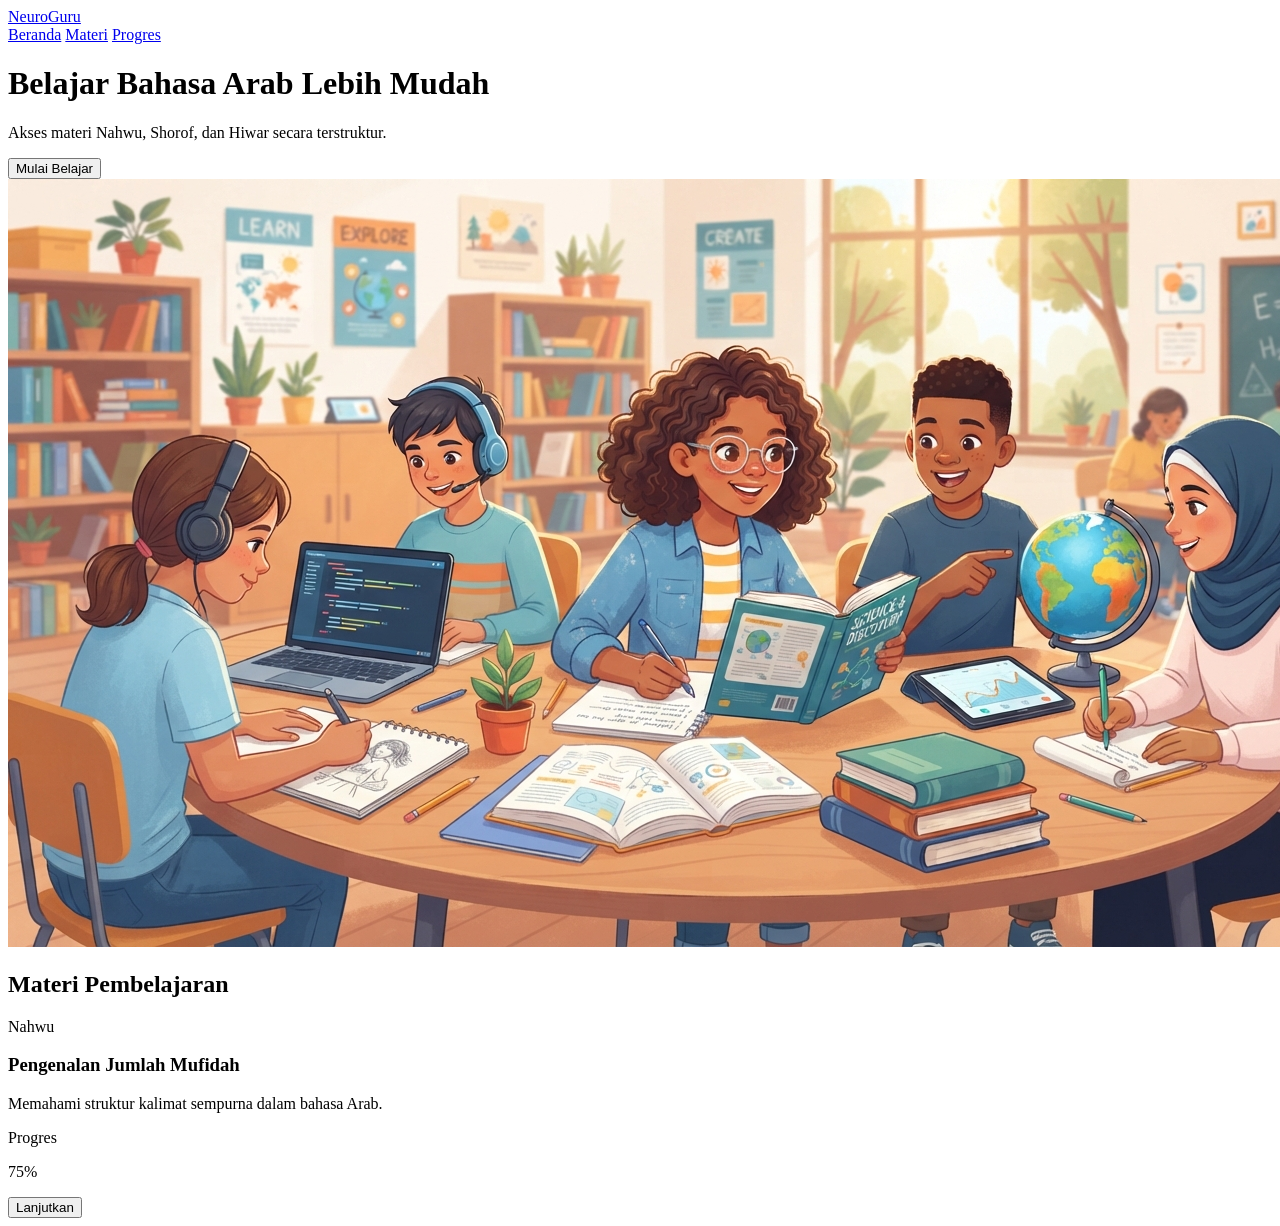
==== evaluasi bulanan/index.html @ 19053c56 "menambahlan index.html" ====
<!DOCTYPE html>
<html lang="en">
<head>
  <meta charset="UTF-8">
  <meta name="viewport" content="width=device-width, initial-scale=1.0">
  <title>belajar bahasa arab </title>
  <link rel="stylesheet" href="css/style.css">
</head>
<body>
   <div class="markaz">

    <div class="syiar-navbar">
      <a href="#" class="syiar-logo">NeuroGuru</a>
      <div class="thalib-menu">
        <a href="#" class="aktif">Beranda</a>
        <a href="#">Materi</a>
        <a href="#">Progres</a>
      </div>
    </div>

    <div class="bayan-hero">
      <div class="bayan-teks">
        <h1>Belajar Bahasa Arab Lebih Mudah</h1>
        <p>Akses materi Nahwu, Shorof, dan Hiwar secara terstruktur.</p>
        <button class="zr-btn zr-utama">Mulai Belajar</button>
      </div>
      <div class="bayan-visual">
        <img src="asset/ilustrasi belajar.png" alt="Gambar Belajar">
      </div>
    </div>

    <div class="unwan-judul">
      <h2>Materi Pembelajaran</h2>
    </div>

    <div class="shaf-kartu">
      
      <div class="buku-materi">
        <div class="tag tag-nahwu">Nahwu</div>
        <h3>Pengenalan Jumlah Mufidah</h3>
        <p>Memahami struktur kalimat sempurna dalam bahasa Arab.</p>
        <div class="najah-progres">
          <p>Progres</p>
          <p>75%</p>
        </div>
        <div class="gikhath-progres" style="--p: 75%;"></div>
        <button class="zr-btn zr-lembut">Lanjutkan</button>
      </div>


























   </div>
  
</body>
</html>
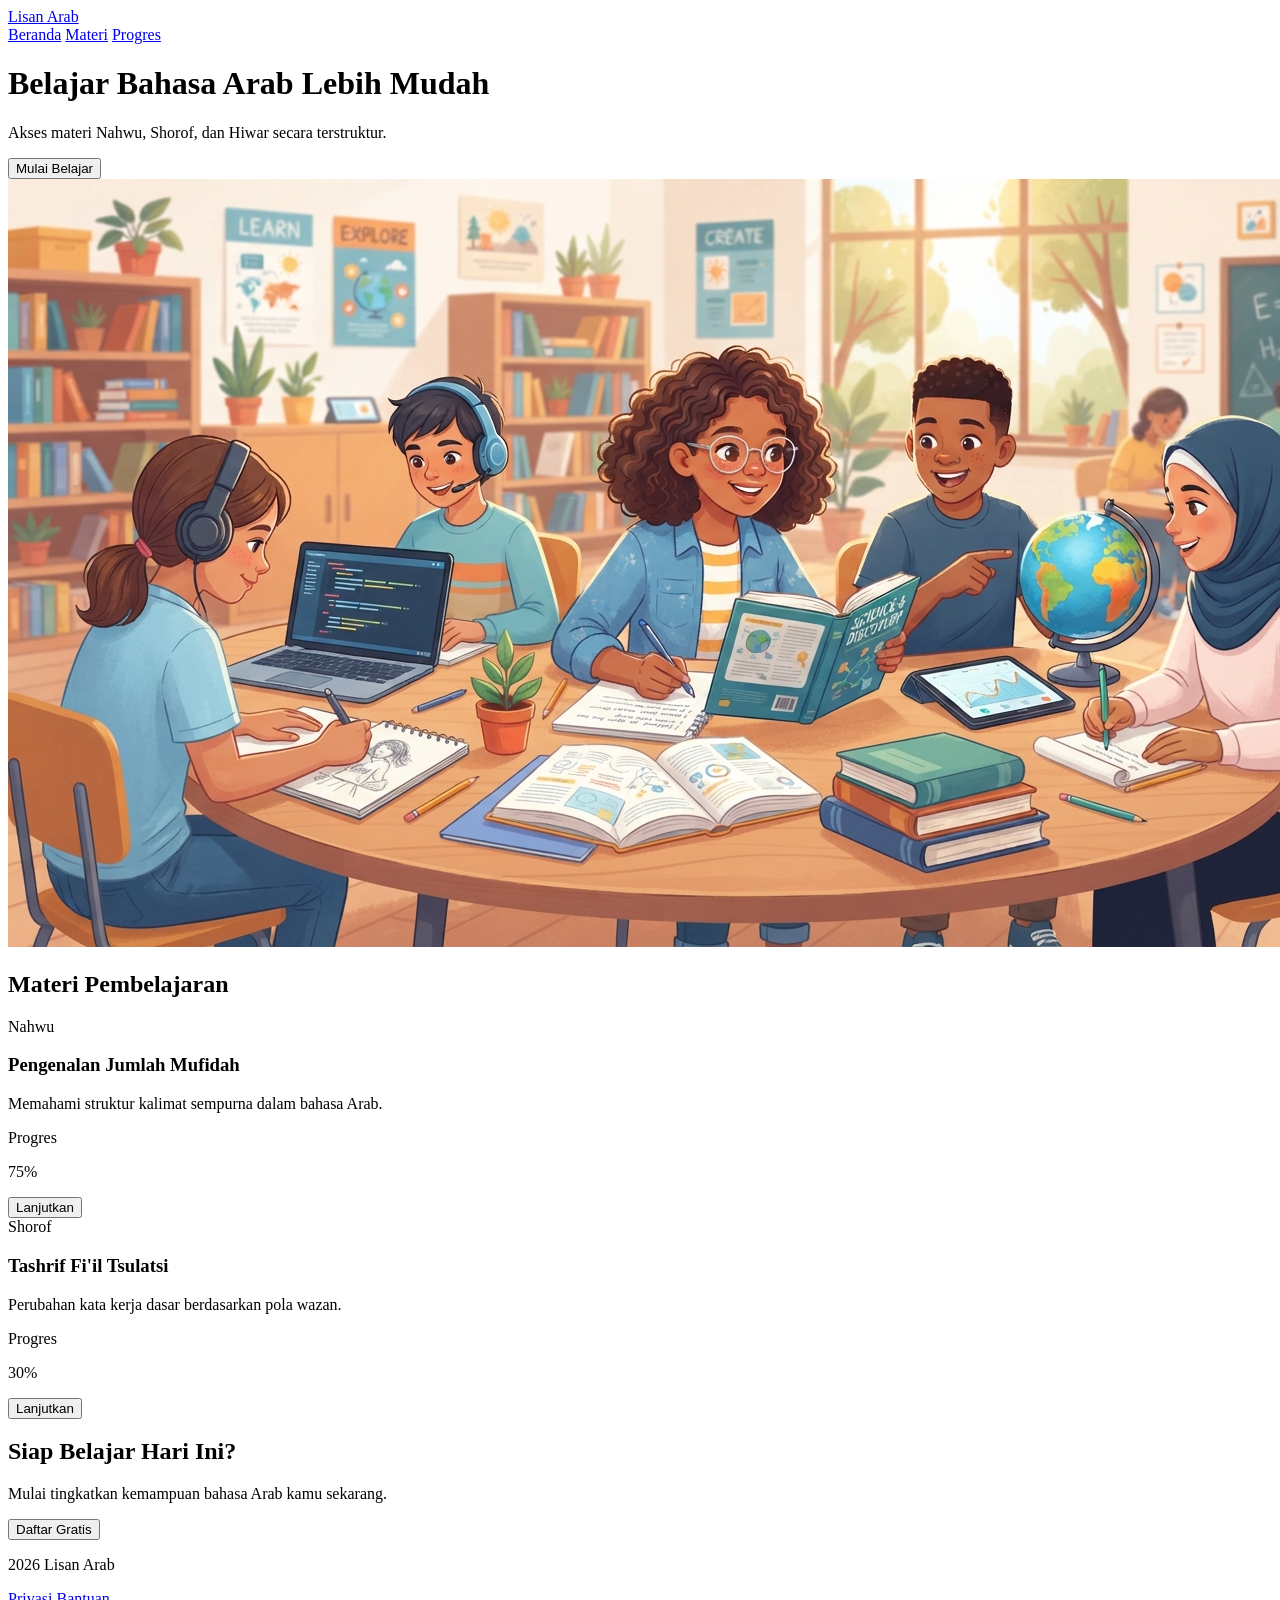
==== commit a6d6053c: "menambahkan code html" ====
--- a/evaluasi bulanan/index.html
+++ b/evaluasi bulanan/index.html
@@ -10,7 +10,7 @@
    <div class="markaz">
 
     <div class="syiar-navbar">
-      <a href="#" class="syiar-logo">NeuroGuru</a>
+      <a href="#" class="syiar-logo">Lisan Arab</a>
       <div class="thalib-menu">
         <a href="#" class="aktif">Beranda</a>
         <a href="#">Materi</a>
@@ -43,9 +43,38 @@
           <p>Progres</p>
           <p>75%</p>
         </div>
-        <div class="gikhath-progres" style="--p: 75%;"></div>
+        <div class="gikhath-progres" style="--p: 70%;"></div>
         <button class="zr-btn zr-lembut">Lanjutkan</button>
       </div>
+
+      <div class="buku-materi">
+        <div class="tag tag-shorof">Shorof</div>
+        <h3>Tashrif Fi'il Tsulatsi</h3>
+        <p>Perubahan kata kerja dasar berdasarkan pola wazan.</p>
+        <div class="najah-progres">
+          <p>Progres</p>
+          <p>30%</p>
+        </div>
+        <div class="khath-progres" style="--p: 30%;"></div>
+        <button class="zr-btn zr-lembut">Lanjutkan</button>
+      </div>
+    </div>
+
+    <div class="da'wah-cta">
+      <h2>Siap Belajar Hari Ini?</h2>
+      <p>Mulai tingkatkan kemampuan bahasa Arab kamu sekarang.</p>
+      <button class="zr-btn zr-putih">Daftar Gratis</button>
+    </div>
+
+    <!-- FOOTER -->
+    <div class="khatimah-footer">
+      <p> 2026 Lisan Arab</p>
+      <div class="fashilah-grup">
+        <a href="#">Privasi</a>
+        <a href="#">Bantuan</a>
+      </div>
+    </div>
+
 
 
 
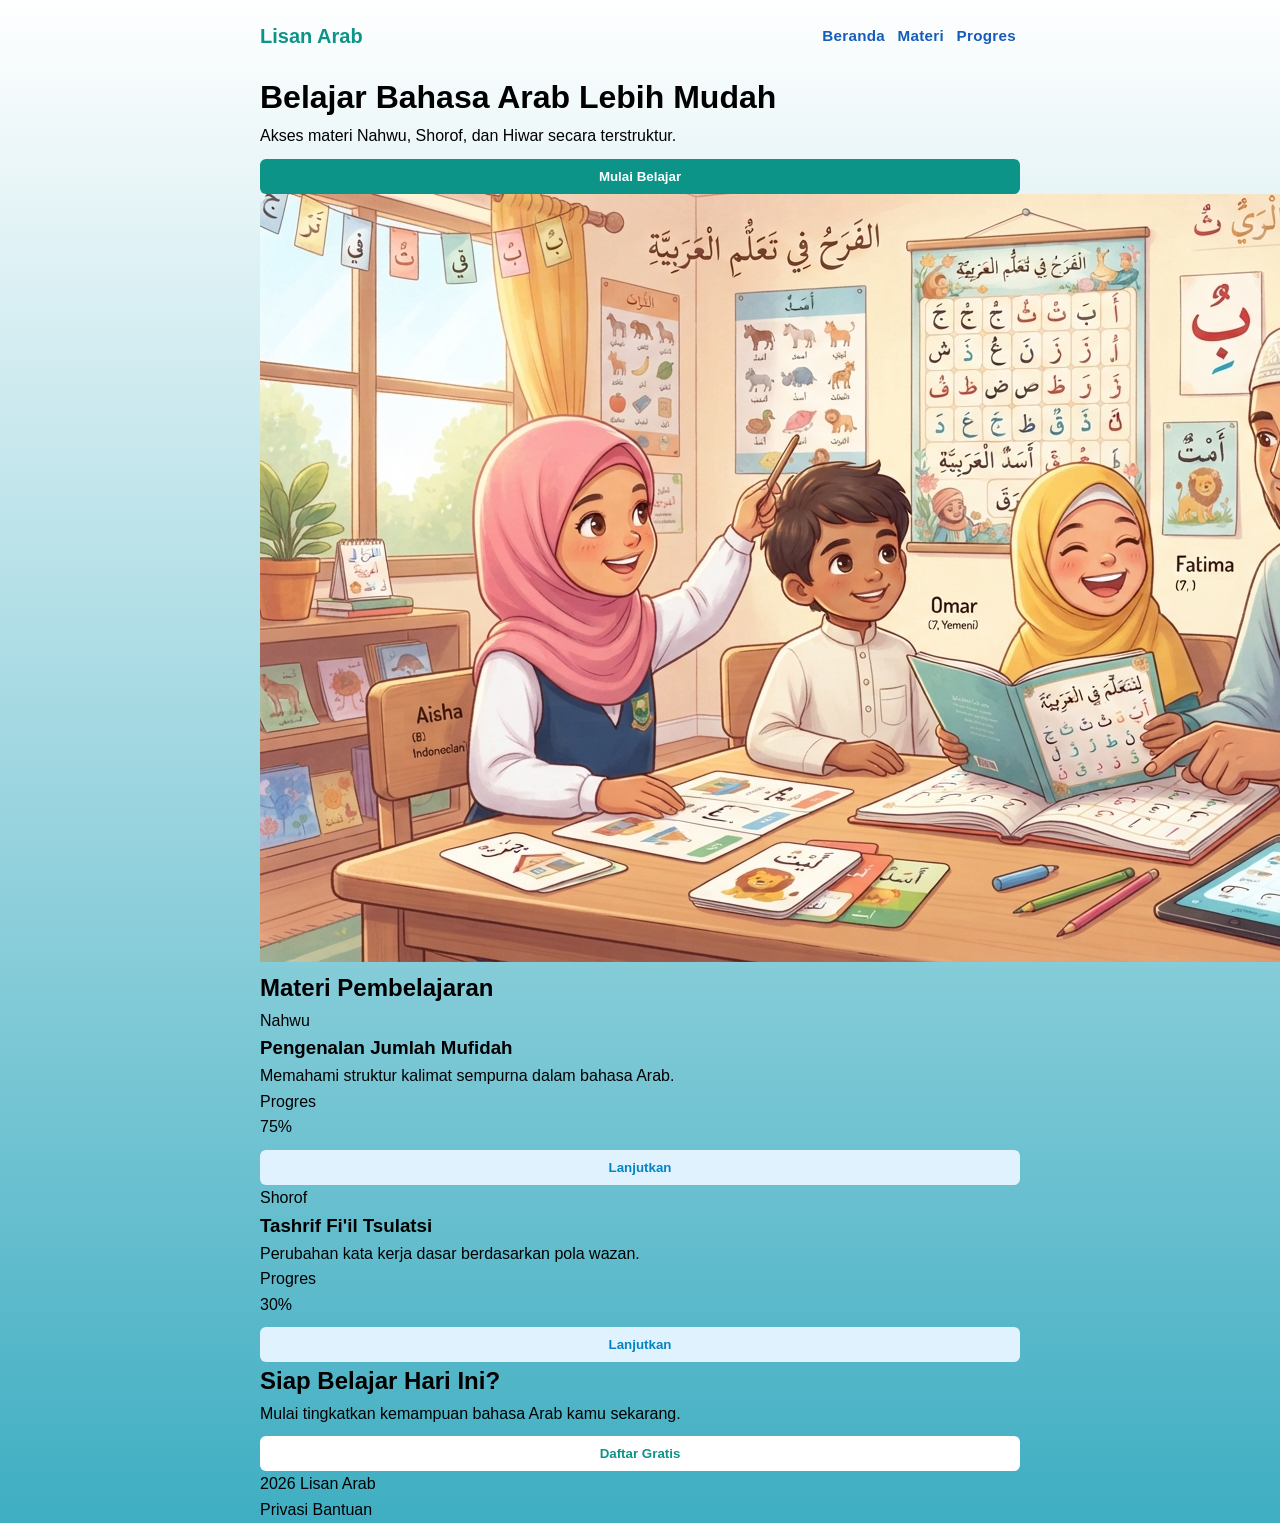
==== commit e377f2f4: "menambahkan css" ====
--- a/evaluasi bulanan/index.html
+++ b/evaluasi bulanan/index.html
@@ -8,7 +8,7 @@
 </head>
 <body>
    <div class="markaz">
-
+<!-- navbar -->
     <div class="syiar-navbar">
       <a href="#" class="syiar-logo">Lisan Arab</a>
       <div class="thalib-menu">
@@ -17,7 +17,7 @@
         <a href="#">Progres</a>
       </div>
     </div>
-
+<!-- materi -->
     <div class="bayan-hero">
       <div class="bayan-teks">
         <h1>Belajar Bahasa Arab Lebih Mudah</h1>
@@ -25,7 +25,7 @@
         <button class="zr-btn zr-utama">Mulai Belajar</button>
       </div>
       <div class="bayan-visual">
-        <img src="asset/ilustrasi belajar.png" alt="Gambar Belajar">
+        <img src="asset/belajar.png" alt="Gambar Belajar">
       </div>
     </div>
 
@@ -66,7 +66,7 @@
       <button class="zr-btn zr-putih">Daftar Gratis</button>
     </div>
 
-    <!-- FOOTER -->
+    <!-- footer -->
     <div class="khatimah-footer">
       <p> 2026 Lisan Arab</p>
       <div class="fashilah-grup">
--- a/evaluasi bulanan/css/style.css
+++ b/evaluasi bulanan/css/style.css
@@ -0,0 +1,92 @@
+* {
+  margin: 0;
+  padding: 0;
+  box-sizing: border-box;
+  font-family: sans-serif;
+}
+
+body {
+  background: linear-gradient(white, rgb(63, 174, 194));
+  color: black;
+  line-height: 1.6;
+}
+
+a {
+  text-decoration: none;
+  color: inherit;
+}
+
+.markaz {
+  max-width: 800px;
+  margin: 0 auto;
+  padding: 0 20px;
+}
+
+.zr-btn {
+  display: block;
+  width: 100%;
+  padding: 10px;
+  border: none;
+  border-radius: 6px;
+  font-weight: bold;
+  cursor: pointer;
+  margin-top: 10px;
+}
+
+.zr-utama {
+  background-color: #0d9488;
+  color: #ffffff;
+}
+
+.zr-lembut {
+  background-color: #e0f2fe;
+  color: #0284c7;
+}
+
+.zr-putih {
+  background-color: #ffffff;
+  color: #0d9488;
+}
+
+.syiar-navbar {
+  display: flex;
+  justify-content: space-between;
+  align-items: center;
+  padding: 20px 0;
+}
+
+.syiar-logo {
+  font-size: 20px;
+  font-weight: bold;
+  color: #0d9488;
+}
+
+.thalib-menu a {
+  color: #165cb8;
+    text-decoration: none;         
+    padding: 6px 4px;              
+    font-weight: 600;
+    font-size: 0.95rem;
+    letter-spacing: 0.3px;
+    transition: all 0.3s ease;
+    position: relative;
+}
+
+.thalib-menu a::after{
+  content: '';
+    position: absolute;
+    width: 0;
+    height: 2px;
+    bottom: 0;
+    left: 0;
+    background-color: #ffd700;
+    transition: 0.3s;
+}
+
+.thalib-menu a:hover::after{
+  width: 100%;
+}
+
+.thalib-menu a::after{
+  color: #ffd700; 
+}
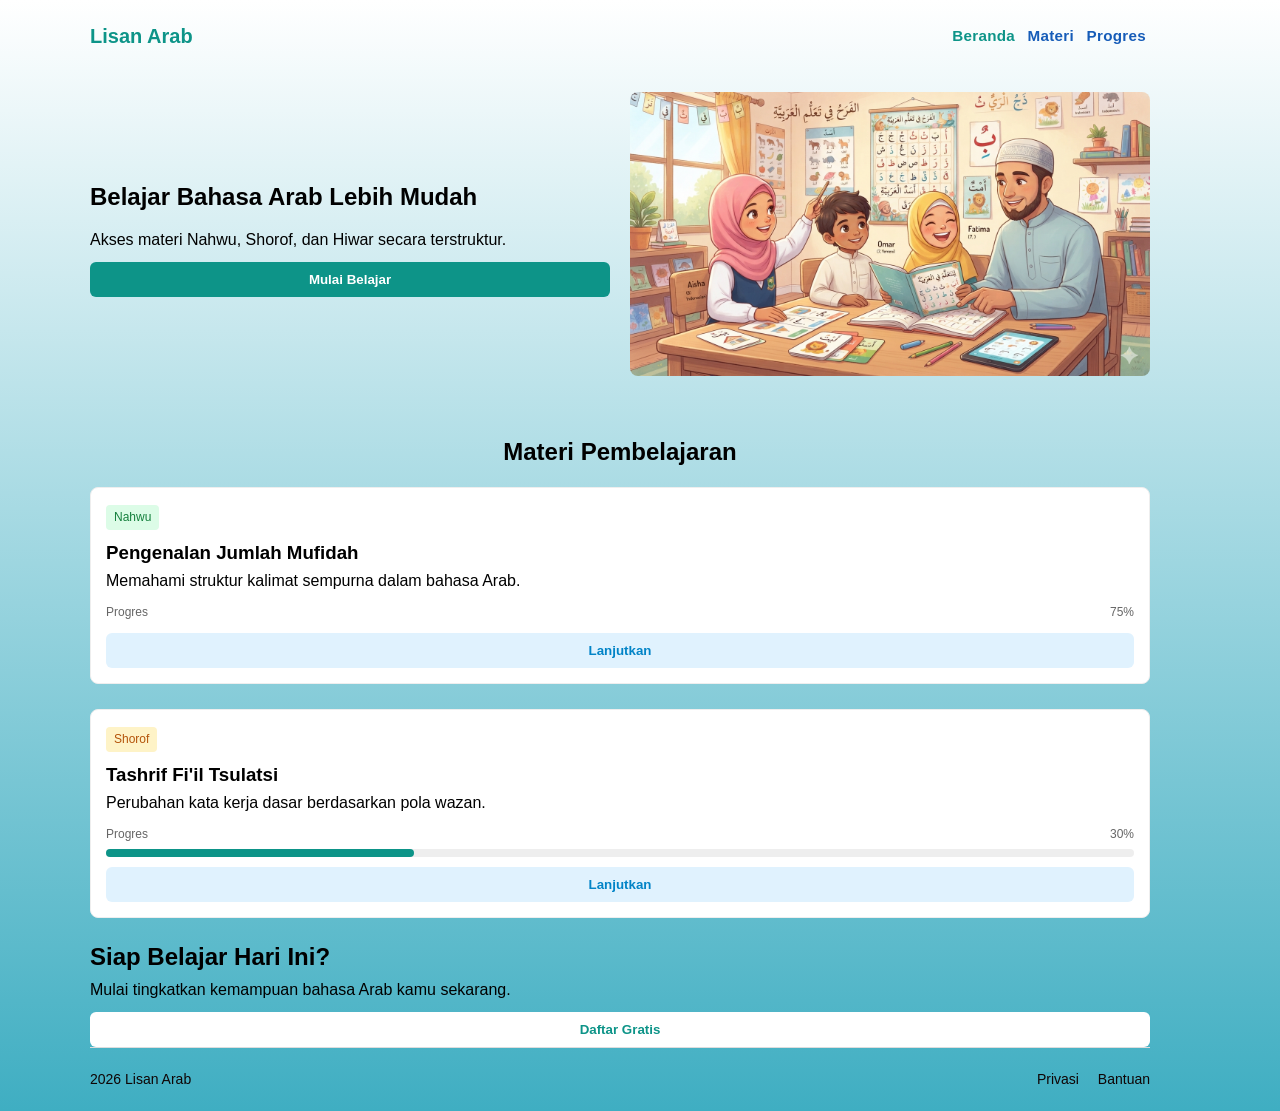
==== commit aa9dde39: "menambahkan style css" ====
--- a/evaluasi bulanan/index.html
+++ b/evaluasi bulanan/index.html
@@ -12,13 +12,13 @@
     <div class="syiar-navbar">
       <a href="#" class="syiar-logo">Lisan Arab</a>
       <div class="thalib-menu">
-        <a href="#" class="aktif">Beranda</a>
-        <a href="#">Materi</a>
-        <a href="#">Progres</a>
+        <a href="#beranda" class="aktif">Beranda</a>
+        <a href="#materi">Materi</a>
+        <a href="#progres">Progres</a>
       </div>
     </div>
 <!-- materi -->
-    <div class="bayan-hero">
+    <div class="bayan-hero" id="beranda">
       <div class="bayan-teks">
         <h1>Belajar Bahasa Arab Lebih Mudah</h1>
         <p>Akses materi Nahwu, Shorof, dan Hiwar secara terstruktur.</p>
@@ -33,7 +33,7 @@
       <h2>Materi Pembelajaran</h2>
     </div>
 
-    <div class="shaf-kartu">
+    <div class="shaf-kartu" id="materi">
       
       <div class="buku-materi">
         <div class="tag tag-nahwu">Nahwu</div>
@@ -60,7 +60,7 @@
       </div>
     </div>
 
-    <div class="da'wah-cta">
+    <div class="da'wah-cta" id="progres">
       <h2>Siap Belajar Hari Ini?</h2>
       <p>Mulai tingkatkan kemampuan bahasa Arab kamu sekarang.</p>
       <button class="zr-btn zr-putih">Daftar Gratis</button>
--- a/evaluasi bulanan/css/style.css
+++ b/evaluasi bulanan/css/style.css
@@ -6,9 +6,11 @@
 }
 
 body {
+  padding-right: 40px;
   background: linear-gradient(white, rgb(63, 174, 194));
   color: black;
   line-height: 1.6;
+  
 }
 
 a {
@@ -17,7 +19,7 @@
 }
 
 .markaz {
-  max-width: 800px;
+  max-width: 1100px;
   margin: 0 auto;
   padding: 0 20px;
 }
@@ -89,4 +91,132 @@
 
 .thalib-menu a::after{
   color: #ffd700; 
+}
+
+.thalib-menu a.aktif {
+  color: #0d9488;
+  font-weight: bold;
+}
+
+.bayan-hero {
+  display: flex;
+  align-items: center;
+  gap: 20px;
+  padding: 20px 0;
+}
+
+.bayan-teks,
+.bayan-visual {
+  flex: 1;
+}
+
+.bayan-hero h1 {
+  font-size: 24px;
+  margin-bottom: 10px;
+}
+
+.bayan-visual img {
+  width: 100%;
+  border-radius: 8px;
+}
+
+.unwan-judul {
+  margin: 30px 0 15px;
+  text-align: center;
+}
+
+.shaf-kartu {
+  display: flex;
+  flex-direction: column;
+  gap: 15px;
+}
+
+.buku-materi {
+  background-color: #ffffff;
+  padding: 15px;
+  margin-bottom: 10px;
+  border-radius: 8px;
+  border: 1px solid #eeeeee;
+}
+
+.tag {
+  display: inline-block;
+  padding: 3px 8px;
+  font-size: 12px;
+  border-radius: 4px;
+  margin-bottom: 8px;
+}
+
+.tag-nahwu {
+  background-color: #dcfce7;
+  color: #15803d;
+}
+
+.tag-shorof {
+  background-color: #fef3c7;
+  color: #b45309;
+}
+
+.najah-progres {
+  display: flex;
+  justify-content: space-between;
+  font-size: 12px;
+  color: #666666;
+  margin-top: 10px;
+}
+
+.khath-progres {
+  background-color: #eeeeee;
+  height: 8px;
+  border-radius: 4px;
+  margin-top: 5px;
+}
+
+.khath-progres::after {
+  content: '';
+  display: block;
+  height: 100%;
+  width: var(--p, 0%);
+  background-color: #0d9488;
+  border-radius: 4px;
+}
+
+.dawah-cta {
+  background-color: #0d9488;
+  color: #ffffff;
+  text-align: center;
+  padding: 25px;
+  margin: 30px 0;
+  border-radius: 8px;
+}
+h2{
+  margin-top: 10px;
+}
+
+.khatimah-footer {
+  display: flex;
+  justify-content: space-between;
+  padding: 20px 0;
+  border-top: 1px solid #dddddd;
+  font-size: 14px;
+  color: #0f0505;
+}
+
+.fashilah-grup a {
+  margin-left: 15px;
+}
+
+@media (max-width: 600px) {
+  .syiar-navbar,
+  .bayan-hero,
+  .khatimah-footer {
+    flex-direction: column;
+    text-align: center;
+    gap: 15px;
+  }
+
+  .thalib-menu a,
+  .fashilah-grup a {
+    margin: 0 8px;
+  }
 }
